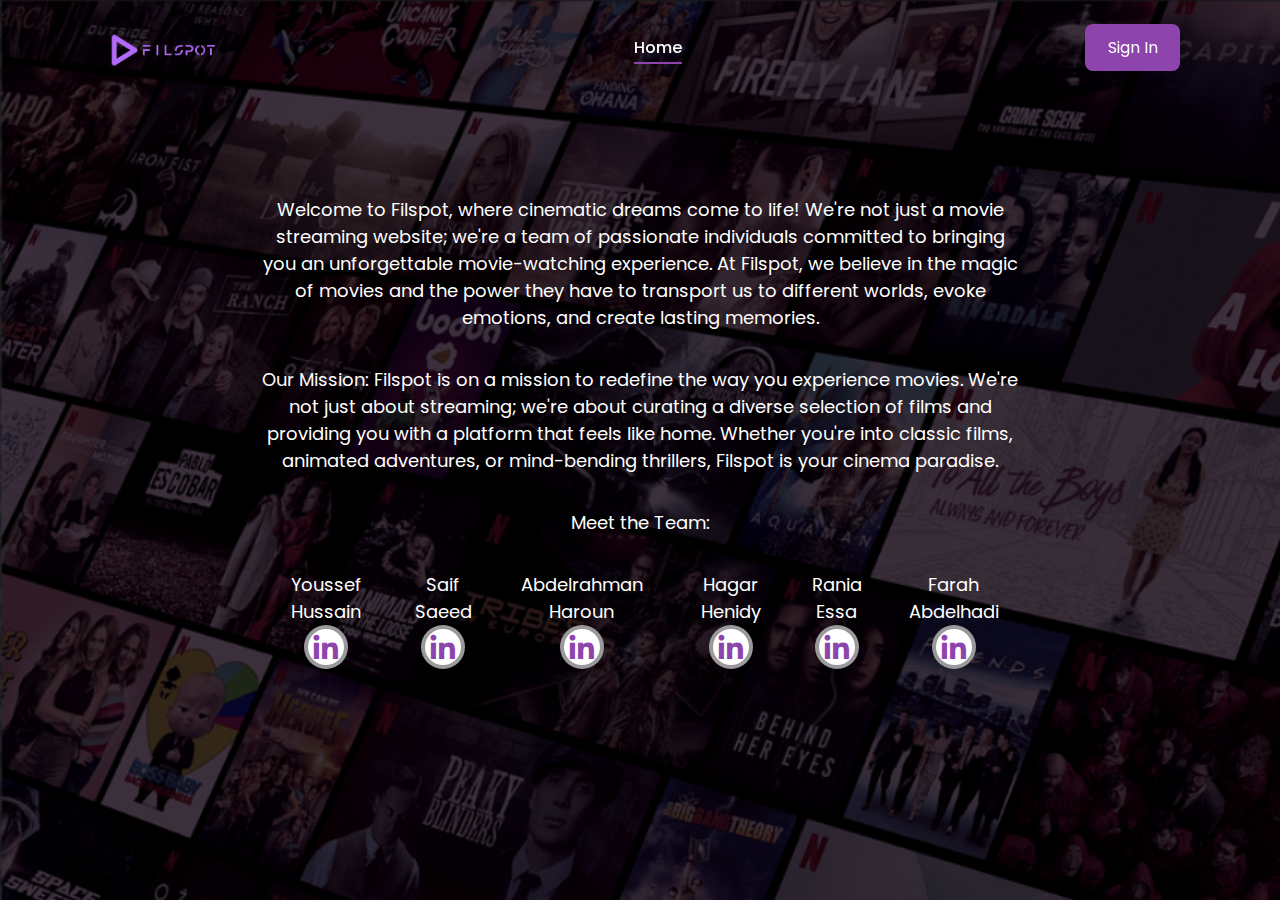
==== Pages/about_us/about.html @ 0d9c8481 "about us added" ====
<!DOCTYPE html>
<html lang="en">
    <head>
        <meta charset="UTF-8">
        <meta http-equiv="X-UA-Compatible" content="IE=edge">
        <meta name="viewport" content="width=device-width, initial-scale=1.0">
        <link rel="shortcut icon" href="public/filspot.ico" type="image/x-icon">
        <title>Filspot</title>
        <link rel="stylesheet" href="../../style.css">
        <link rel="stylesheet" href="https://cdn.jsdelivr.net/npm/boxicons@latest/css/boxicons.min.css">
    
    </head>
<body class="about">
    <header>
        <a href="../../index.html" class="logo">
            <img  class="logo-img" src="../../public/filspot_logo.png" alt="logo">
        </a>
        <div class="bx bx-menu" id="menu-icon"></div>

        <!-- menu  -->
        <ul class="navbar">
            <li><a href="../../index.html" class="home-active">Home</a></li>
        </ul>
        <a href="#" class="btn">Sign In</a>
    </header>    

<div class="about_content">
<p> Welcome to Filspot, where cinematic dreams come to life! We're not just a movie streaming website; we're a team of passionate individuals committed to bringing you an unforgettable movie-watching experience. At Filspot, we believe in the magic of movies and the power they have to transport us to different worlds, evoke emotions, and create lasting memories.
</p>
<p>
    Our Mission:
    Filspot is on a mission to redefine the way you experience movies. We're not just about streaming; we're about curating a diverse selection of films and providing you with a platform that feels like home. Whether you're into classic films, animated adventures, or mind-bending thrillers, Filspot is your cinema paradise.
</p>

    <p>Meet the Team:</p>
    <div class="social">
        <p>Youssef Hussain <a href=""><i class='bx bxl-linkedin'></i></a></p>
        <p>Saif Saeed <a href=""><i class='bx bxl-linkedin'></i></a></p>
        <p>Abdelrahman Haroun <a href=""><i class='bx bxl-linkedin'></i></a></p>
        <p>Hagar Henidy <a href=""><i class='bx bxl-linkedin'></i></a></p>
        <p>Rania Essa <a href=""><i class='bx bxl-linkedin'></i></a></p>
        <p>Farah Abdelhadi <a href=""><i class='bx bxl-linkedin'></i></a></p>
    </div>
</div>
    
</body>
</html>
---- style.css ----
@import url('https://fonts.googleapis.com/css2?family=Poppins:wght@100;200;300;400;500;600;700;800;900&display=swap');
*{
    font-family: 'Poppins', sans-serif;
    margin: 0;
    padding: 0;
    box-sizing: border-box;
    text-decoration: none;
    list-style: none;
    scroll-padding-top: 2rem;
    scroll-behavior: smooth;
}
/* variables  */
:root{
    --main-color: #8e44ad; /* Purple color */
    --text-color: Black; /* White text color */
    --bg-color: White;   /* Black background color */
}

body{
    background: var(--text-color);
    color: var(--bg-color);
}
header{
    position: fixed;
    width: 100%;
    top: 0;
    right: 0;
    z-index: 1000;
    display: flex;
    align-items: center;
    justify-content: space-between;
    padding: 15px 100px;
    transition: 0.5s;
    /* background: var(--main-color); */
}
header.shadow{
    background: var(--bg-color);
    box-shadow: 0 0 4px rgb(14 55 54/15%);
}
header.shadow .navbar a{
    color: var(--text-color);
}
header.shadow .logo{
    color: var(--text-color);
}
.logo-img{
    width: 130px;
    height: 60px;
    margin-top: 5px;

}

.logo{
    font-size: 1.1rem;
    font-weight: 600;
    align-items: center;
    color: var(--bg-color);
    display: flex;
    column-gap: 0.5rem;
}
.bx{
    color: var(--main-color);
}
.navbar{
    display: flex;
    column-gap: 5rem;
}
.navbar li{
    position: relative;
}
.navbar a{
    font-size: 1rem;
    font-weight: 500;
    color: var(--bg-color);
}
.navbar a::after{
    content: '';
    width: 0;
    height: 2px;
    background: var(--main-color);
    position: absolute;
    bottom: -4px;
    left: 0;
    transition: 0.4s all linear;
}
.navbar a:hover::after,
.navbar .home-active::after{
    width: 100%;
}
#menu-icon{
    font-size: 24px;
    cursor: pointer;
    z-index: 1000001;
    display: none;
}
.btn{
    padding: 0.7rem 1.4rem;
    background: var(--main-color);
    color: var(--bg-color);
    font-weight: 400;
    border-radius: 0.5rem;
}
.btn:hover{
    background: #b66afc;
}

/* Home  */
section{
    padding: 4.5rem 0 1.5rem;
}
.container{
    width: 100%;
    min-height: 640px;
    position: relative;
    display: flex;
    align-items: center;
    background: rgb(2, 3, 7,0.5);
}
.container img{
    position: absolute;
    width: 100%;
    height: 100%;
    object-fit: cover;
    object-position: center;
    z-index: -1;
}
.swiper-pagination-bullet{
    width: 6px !important;
    height: 6px !important;
    border-radius: 0.2rem !important;
    background: var(--bg-color) !important;
    opacity: 1 !important;
}
.swiper-pagination-bullet-active{
    width: 1.5rem !important;
    background: var(--main-color) !important;
}
.home-text{
    z-index: 1000;
    padding: 0 150px;
}
.home-text span{
    color: var(--bg-color);
    font-weight: 500;
    text-transform: uppercase;
}
.home-text h1{
    color: var(--bg-color);
    font-size: 3rem;
    font-weight: 700;
    margin-bottom: 1rem;
}
.play{
    position: absolute;
    right: 4rem;
    bottom: 10%;
}
.play .bx{
    background: var(--bg-color);
    padding: 10px;
    font-size: 2rem;
    border-radius: 50%;
    border: 4px solid rgb(2, 3, 7,0.5);
    color: var(--main-color);
}
.play .bx:hover{
    background: var(--main-color);
    color: var(--bg-color);
    transition: 0.2s all linear;
}
/* movies  */
.heading{
    max-width: 968px;
    margin-left: auto;
    margin-right: auto;
    font-size: 1.2rem;
    font-weight: 500;
    text-transform: uppercase;
    border-bottom: 1px solid var(--main-color);
}
.movies-container{
    max-width: 968px;
    margin-right: auto;
    margin-left: auto;
    display: grid;
    grid-template-columns: repeat(auto-fit, minmax(180px,auto));
    gap: 1rem;
    margin-top: 2rem;
}
.box .box-img{
    width: 100%;
    height: 270px;
    cursor: pointer;
}
.box .box-img img{
    width: 100%;
    height: 100%;
    object-fit: cover;
}
.box .box-img img:hover{
    transform: translateY(-10px);
    transition: 0.2s all linear;
}
.box h3{
    font-size: 0.9rem;
    font-weight: 500;
}
.box span{
    font-size: 14px;
}

/* coming container  */
.coming-container{
    display: grid;
    gap: 1rem;
    max-width: 968px;
    margin-left: auto;
    margin-right: auto;
    margin-top: 2rem;
}
.coming-container .box img:hover{
    transform: translateY(0);
}
.coming-container .box img{
    border-radius: 15px;
}

/* newsletter  */
.newsletter{
    max-width: 968px;
    margin-left: auto;
    margin-right: auto;
    display: flex;
    flex-direction: column;
    align-items: center;
    justify-content: center;
    row-gap: 2rem;
}
.newsletter h2{
    text-align: center;
    font-size: 1.2rem;
    font-weight: 600;
}
.newsletter form{
    background: var(--bg-color);
    padding: 10px;
    border-radius: 0.5rem;
    display: flex;
    align-items: center;
}
.newsletter form input{
    border: none;
    outline: none;
}
.email{
    width: 280px;
}
.newsletter form input::placeholder{
    color: var(--text-color);
    font-size: 0.8rem;
    font-weight: 400;
}
.newsletter .btn{
    text-transform: uppercase;
    font-weight: 500;
    cursor: pointer;
}

/* footer  */
.footer{
    max-width: 968px;
    margin-left: auto;
    margin-right: auto;
    display: flex;
    justify-content: space-between;
}
.social{
    display: flex;
    align-items: center;
    column-gap: 0.5rem;
}
.social .bx{
    background: var(--bg-color);
    padding: 2px;
    font-size: 2rem;
    border-radius: 50%;
    border: 4px solid rgb(2, 3, 7,0.4);
    color: var(--main-color);
}
.social .bx:hover{
    background: var(--main-color);
    color: var(--bg-color);
    transition: 0.2s all linear;
}

.copyright{
    padding: 20px;
    text-align: center;
    color: var(--bg-color);
}

.about{
    background-image: url("/public/reg_bg.png");
    background-repeat: no-repeat;
    background-size: cover;
    width: 100%;
    height:100%;
    margin:0;
    display: flex;
    align-items: center;
    justify-content: center;
    height: 100vh;

}
.about_content {
    max-width: 800px; /* Set the maximum width of the container */
    margin: 0 auto; /* Center the container horizontally */
    padding: 20px; /* Add some padding for better readability */

}

.about_content p {
    font-size: 18px; /* Set the font size for paragraphs */
    line-height: 1.5; /* Set the line height for better readability */
    margin-bottom: 35px; /* Add some spacing between paragraphs */
    text-justify: auto;
    display: flex;

    align-items: center;
    flex-direction: column;
    text-align: center;
    color: white;

}
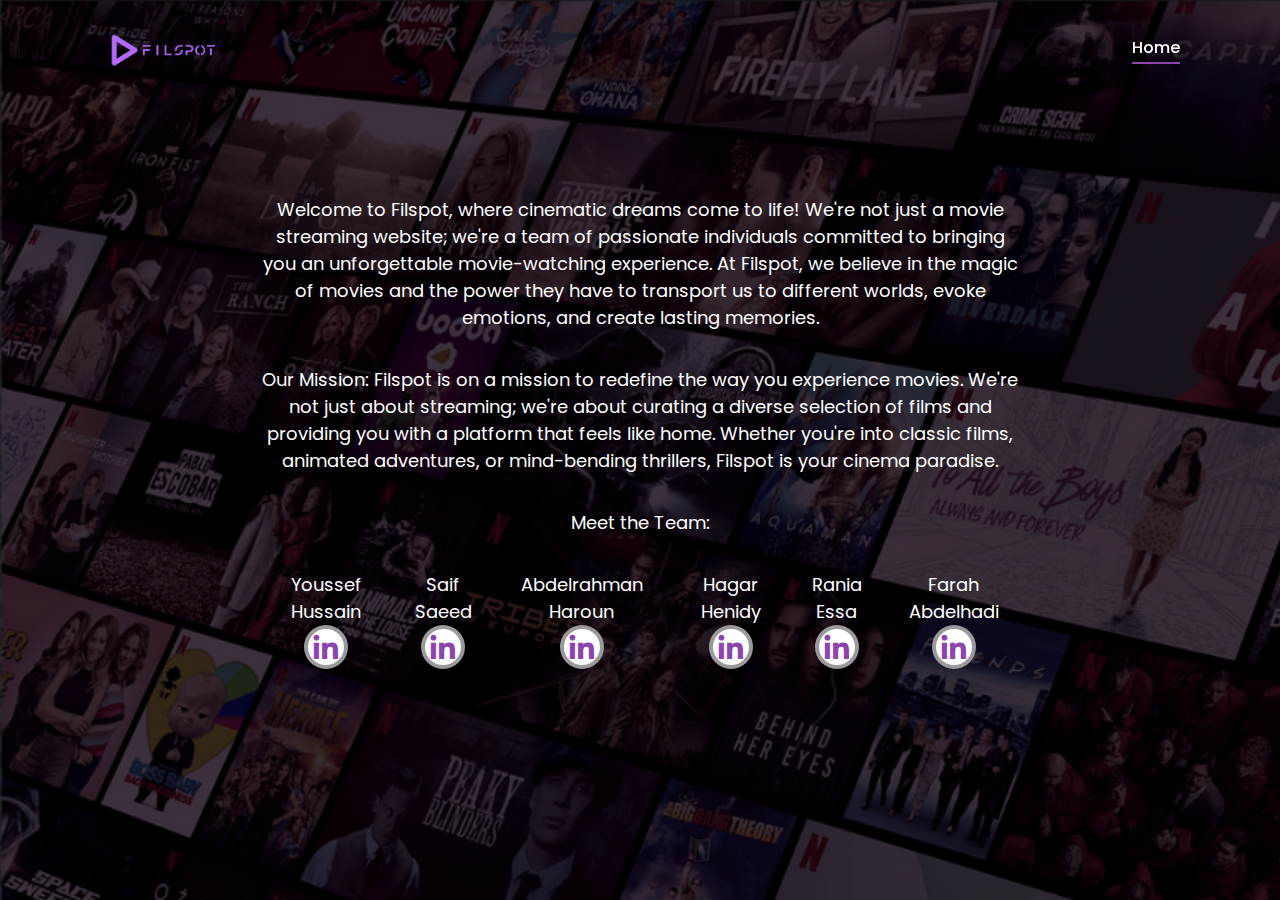
==== commit cd6ea7e7: "everything done except last page" ====
--- a/Pages/about_us/about.html
+++ b/Pages/about_us/about.html
@@ -8,7 +8,41 @@
         <title>Filspot</title>
         <link rel="stylesheet" href="../../style.css">
         <link rel="stylesheet" href="https://cdn.jsdelivr.net/npm/boxicons@latest/css/boxicons.min.css">
-    
+    <style>
+        .about{
+    background-image: url("../../public/reg_bg.png");
+    background-repeat: no-repeat;
+    background-size: cover;
+    width: 100%;
+    height:100%;
+    margin:0;
+    display: flex;
+    align-items: center;
+    justify-content: center;
+    height: 100vh;
+
+}
+.about_content {
+    max-width: 800px; /* Set the maximum width of the container */
+    margin: 0 auto; /* Center the container horizontally */
+    padding: 20px; /* Add some padding for better readability */
+
+}
+
+.about_content p {
+    font-size: 18px; /* Set the font size for paragraphs */
+    line-height: 1.5; /* Set the line height for better readability */
+    margin-bottom: 35px; /* Add some spacing between paragraphs */
+    text-justify: auto;
+    display: flex;
+    align-items: center;
+    flex-direction: column;
+    text-align: center;
+    color: white;
+
+
+}
+    </style>
     </head>
 <body class="about">
     <header>
@@ -21,7 +55,6 @@
         <ul class="navbar">
             <li><a href="../../index.html" class="home-active">Home</a></li>
         </ul>
-        <a href="#" class="btn">Sign In</a>
     </header>    
 
 <div class="about_content">
--- a/style.css
+++ b/style.css
@@ -293,48 +293,11 @@
     transition: 0.2s all linear;
 }
 
-.copyright{
-    padding: 20px;
-    text-align: center;
-    color: var(--bg-color);
-}
-
-.about{
-    background-image: url("/public/reg_bg.png");
-    background-repeat: no-repeat;
-    background-size: cover;
-    width: 100%;
-    height:100%;
-    margin:0;
-    display: flex;
-    align-items: center;
-    justify-content: center;
-    height: 100vh;
-
-}
-.about_content {
-    max-width: 800px; /* Set the maximum width of the container */
-    margin: 0 auto; /* Center the container horizontally */
-    padding: 20px; /* Add some padding for better readability */
-
-}
-
-.about_content p {
-    font-size: 18px; /* Set the font size for paragraphs */
-    line-height: 1.5; /* Set the line height for better readability */
-    margin-bottom: 35px; /* Add some spacing between paragraphs */
-    text-justify: auto;
-    display: flex;
-
-    align-items: center;
-    flex-direction: column;
-    text-align: center;
-    color: white;
-
-}
-
-
-
-
-
-
+
+
+
+
+
+
+
+
